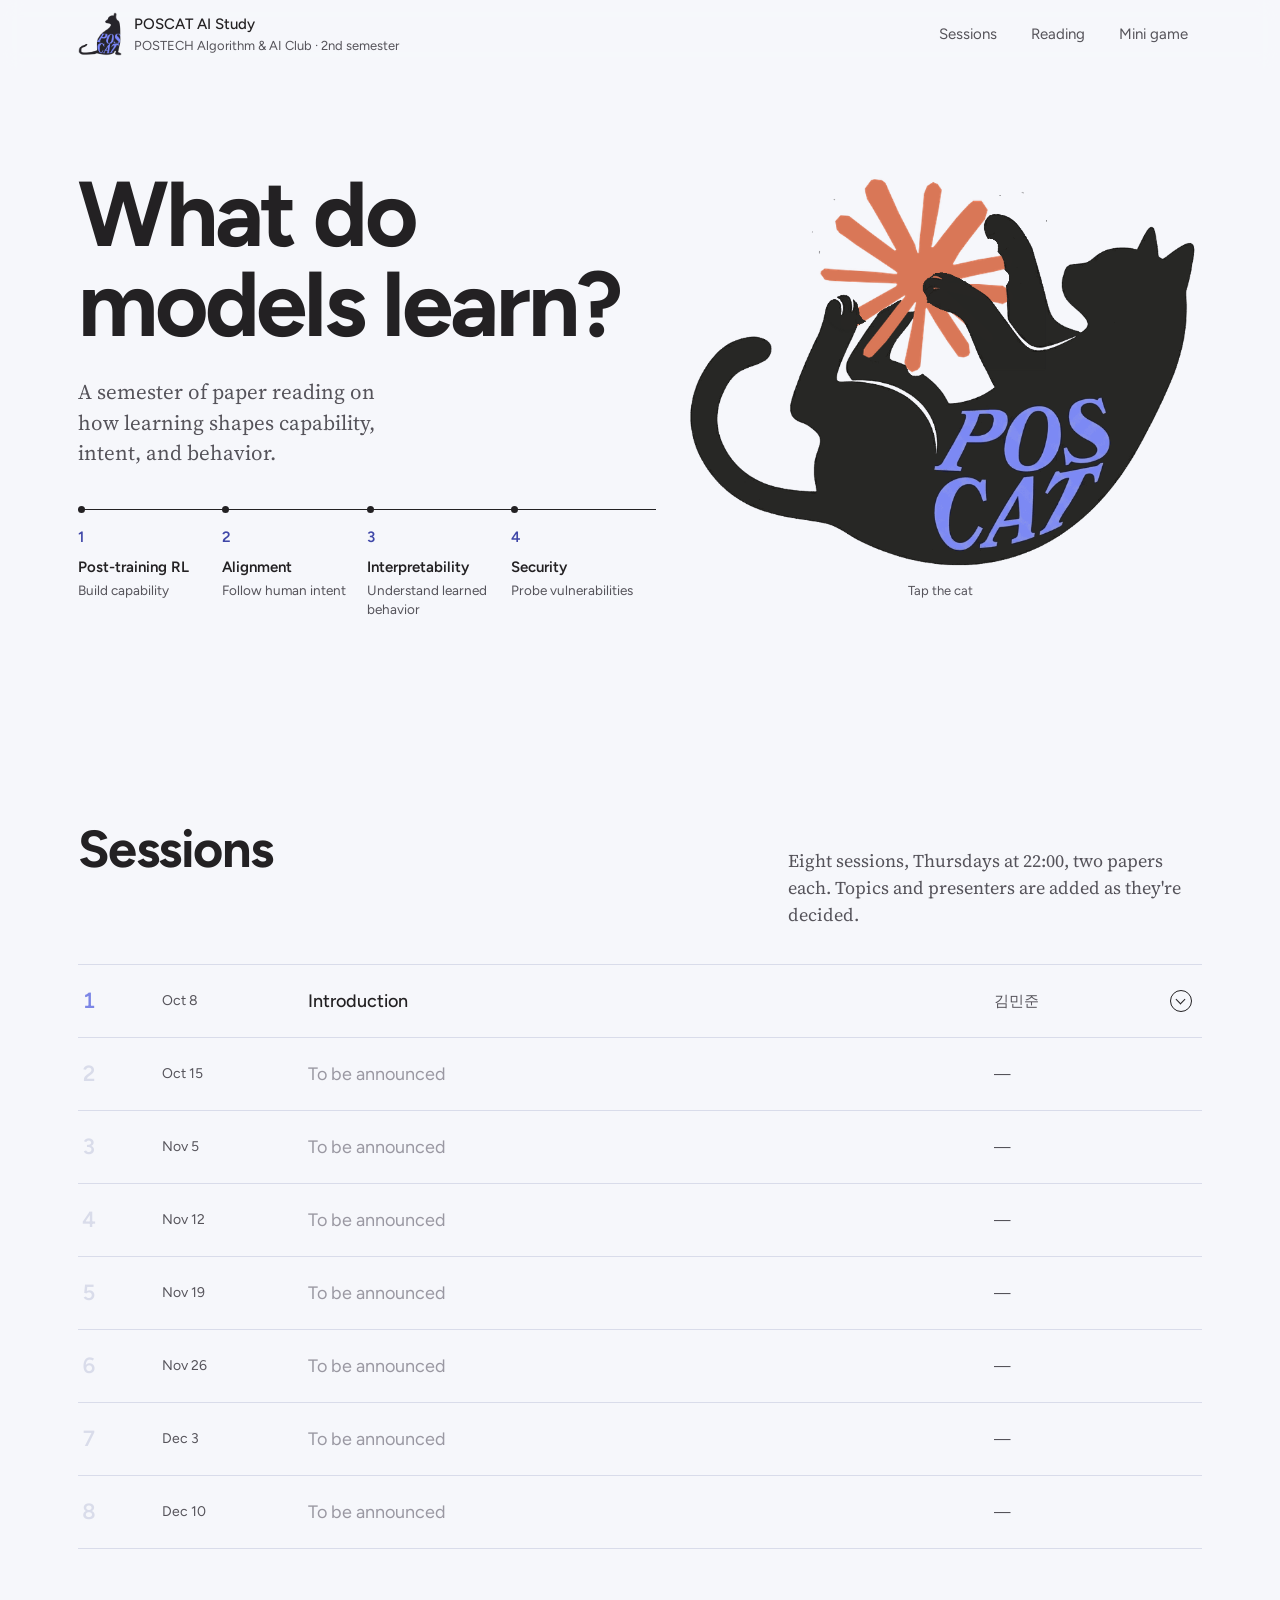
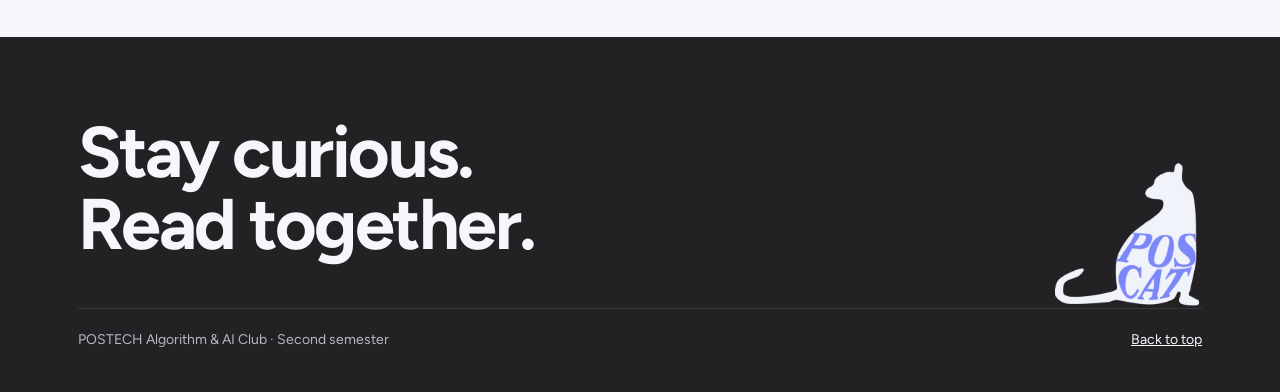
==== index.html @ b3635aaf "POSCAT AI Study site Static site for the POSCAT AI study: sessions schedule, reading page, and a min" ====
<!doctype html>
<html lang="en">
<head>
<meta charset="utf-8">
<meta name="viewport" content="width=device-width, initial-scale=1, viewport-fit=cover">
<title>What do models learn? — POSCAT AI Study</title>
<meta name="description" content="POSTECH Algorithm & AI Club — a second-semester reading group on post-training RL, alignment, interpretability, and security.">
<link rel="icon" href="assets/favicon.png">
<link rel="preconnect" href="https://fonts.googleapis.com">
<link rel="preconnect" href="https://fonts.gstatic.com" crossorigin>
<link href="https://fonts.googleapis.com/css2?family=Figtree:wght@400;500;600;700&family=Source+Serif+4:opsz,wght@8..60,400;8..60,500&display=swap" rel="stylesheet">
<link rel="stylesheet" href="assets/style.css">
</head>
<body id="top">
<header class="top" id="masthead">
  <div class="wrap">
    <a class="brand" href="#top">
      <img src="assets/poscat.png" alt="" width="44" height="44">
      <div><b>POSCAT AI Study</b><span>POSTECH Algorithm &amp; AI Club · 2nd semester</span></div>
    </a>
    <nav aria-label="Sections">
      <a href="#sessions">Sessions</a>
      <a href="reading.html">Reading</a>
      <a href="game.html">Mini game</a>
    </nav>
  </div>
</header>

<main>
  <section class="hero">
    <div class="wrap">
      <div>
        <h1>What do models learn?</h1>
        <p class="lede">A semester of paper reading on how learning shapes capability, intent, and behavior.</p>
        <ol class="path" aria-label="Semester path">
          <li><i class="n">1</i><b>Post-training RL</b><span>Build capability</span></li>
          <li><i class="n">2</i><b>Alignment</b><span>Follow human intent</span></li>
          <li><i class="n">3</i><b>Interpretability</b><span>Understand learned behavior</span></li>
          <li><i class="n">4</i><b>Security</b><span>Probe vulnerabilities</span></li>
        </ol>
      </div>
      <div class="stage">
        <button class="play" id="play" aria-label="POSCAT playing with a star. Press to make it swat.">
          <div class="rock">
            <img class="cat" src="assets/cat.png" alt="">
            <img class="star" src="assets/star.png" alt="">
            <img class="paws" src="assets/paws.png" alt="">
            <img class="arcs" src="assets/arcs.png" alt="">
          </div>
        </button>
        <p class="hint">Tap the cat</p>
      </div>
    </div>
  </section>

  <section class="block" id="sessions">
    <div class="wrap">
      <div class="head">
        <h2>Sessions</h2>
        <p>Eight sessions, Thursdays at 22:00, two papers each. Topics and presenters are added as they're decided.</p>
      </div>
      <ol class="sessions" id="session-list"></ol>
    </div>
  </section>

</main>

<footer>
  <div class="wrap">
    <div class="foot-top">
      <p class="big">Stay curious.<br>Read together.</p>
      <img class="foot-cat" src="assets/poscat-light.png" alt="" width="416" height="414">
    </div>
    <div class="bar"><span>POSTECH Algorithm &amp; AI Club · Second semester</span><a href="#top">Back to top</a></div>
  </div>
</footer>

<script>
/* Edit sessions here. Leave title empty for sessions not yet announced. */
const SESSIONS = [
  { date: "Oct 8", title: "Introduction", who: "김민준",
    abstract: "An introduction to the study: its goals, format, and the path from post-training RL through alignment and interpretability to security.",
    papers: [{ title: "Let's Verify Step by Step", href: "https://openreview.net/forum?id=v8L0pN6EOi", src: "OpenReview" }] },
  { date: "Oct 15" },
  { date: "Nov 5" },
  { date: "Nov 12" },
  { date: "Nov 19" },
  { date: "Nov 26" },
  { date: "Dec 3" },
  { date: "Dec 10" }
];

const list = document.getElementById('session-list');
SESSIONS.forEach((s, i) => {
  const li = document.createElement('li');
  const no = `<span class="no">${i + 1}</span>`;
  if (!s.title) {
    li.className = 'pending';
    li.innerHTML = `<div class="row">${no}<span class="date">${s.date || 'Date TBA'}</span><span class="title">To be announced</span><span class="who">—</span><span></span></div>`;
  } else {
    const papers = (s.papers || []).map(p =>
      `<li><a href="${p.href}" target="_blank" rel="noopener">${p.title}${p.src ? `<span>${p.src}</span>` : ''}</a></li>`).join('');
    li.innerHTML = `<details><summary class="row">${no}<span class="date">${s.date || 'Date TBA'}</span><span class="title">${s.title}</span><span class="who">${s.who || 'TBA'}</span><span class="chev" aria-hidden="true"></span></summary>
      <div class="more"><div>${s.abstract ? `<h4>About</h4><p>${s.abstract}</p>` : ''}${papers ? `<h4>Reading</h4><ul>${papers}</ul>` : ''}</div></div></details>`;
  }
  list.appendChild(li);
});

const play = document.getElementById('play');
play.addEventListener('click', () => {
  play.classList.remove('swat'); void play.offsetWidth; play.classList.add('swat');
});
play.querySelector('.star').addEventListener('animationend', e => {
  if (e.animationName === 'spin') play.classList.remove('swat');
});

const header = document.getElementById('masthead');
addEventListener('scroll', () => header.classList.toggle('scrolled', scrollY > 8), { passive: true });

/* Hero blurs and fades out as it scrolls away, and back in on the way up. */
const hero = document.querySelector('.hero .wrap');
const still = matchMedia('(prefers-reduced-motion: reduce)');
let ticking = false;
function fadeHero() {
  ticking = false;
  if (still.matches) { hero.style.cssText = ''; return; }
  const p = Math.min(Math.max(scrollY / (hero.offsetHeight * 0.7), 0), 1);
  const e = p * p * (3 - 2 * p);
  hero.style.opacity = 1 - e;
  hero.style.filter = e ? `blur(${e * 10}px)` : '';
  hero.style.transform = e ? `translateY(${e * -40}px) scale(${1 - e * 0.04})` : '';
  hero.style.pointerEvents = p > 0.9 ? 'none' : '';
}
addEventListener('scroll', () => { if (!ticking) { ticking = true; requestAnimationFrame(fadeHero); } }, { passive: true });
addEventListener('resize', fadeHero);
still.addEventListener('change', fadeHero);
fadeHero();
</script>
</body>
</html>
---- assets/style.css ----
:root{
  --paper:#F6F7FB;
  --paper-2:#EDEFF7;
  --ink:#232123;
  --ink-2:#55535A;
  --rule:#D9DCEA;
  --peri:#7C86E6;
  --peri-deep:#3F47A8;
  --coral:#D8774F;
  --serif:"Source Serif 4", Georgia, "Apple SD Gothic Neo", "Malgun Gothic", serif;
  --sans:"Figtree", system-ui, -apple-system, "Apple SD Gothic Neo", "Malgun Gothic", sans-serif;
  --wrap:1180px;
}
*{box-sizing:border-box}
html{scroll-behavior:smooth}
body{margin:0;background:var(--paper);color:var(--ink);font:400 16px/1.6 var(--sans);-webkit-font-smoothing:antialiased}
a{color:var(--peri-deep)}
a:focus-visible,button:focus-visible,summary:focus-visible{outline:2px solid var(--peri-deep);outline-offset:3px;border-radius:4px}
.wrap{max-width:var(--wrap);margin:0 auto;padding:0 28px}

/* header */
.top{position:sticky;top:0;z-index:10;background:color-mix(in srgb,var(--paper) 88%,transparent);backdrop-filter:blur(10px);border-bottom:1px solid transparent;transition:border-color .2s}
.top.scrolled{border-bottom-color:var(--rule)}
.top .wrap{display:flex;align-items:center;justify-content:space-between;height:68px}
.brand{display:flex;align-items:center;gap:12px;text-decoration:none;color:var(--ink)}
.brand img{width:44px;height:auto}
.brand b{font:500 15px/1.2 var(--sans)}
.brand span{display:block;font-size:13px;color:var(--ink-2)}
nav{display:flex;gap:6px}
nav a{text-decoration:none;color:var(--ink-2);font-size:15px;padding:8px 14px;border-radius:999px}
nav a:hover{color:var(--ink);background:var(--paper-2)}
nav a[aria-current=page]{color:var(--ink);background:var(--paper-2)}

/* hero */
.hero .wrap{display:grid;grid-template-columns:1.05fr .95fr;gap:24px;align-items:center;min-height:min(74vh,680px);padding-top:24px;padding-bottom:40px}
.hero .wrap{transform-origin:50% 0;will-change:opacity,filter,transform}
.hero h1{font:700 clamp(52px,7.2vw,92px)/.98 var(--sans);letter-spacing:-.035em;margin:0 0 28px}
.hero p.lede{font:400 21px/1.45 var(--serif);color:var(--ink-2);max-width:34ch;margin:0 0 40px}
.path{list-style:none;margin:0;padding:0;display:grid;grid-template-columns:repeat(4,1fr);border-top:1px solid var(--ink)}
.path li{padding:14px 14px 0 0;position:relative}
.path li::before{content:"";position:absolute;top:-4px;left:0;width:7px;height:7px;border-radius:50%;background:var(--ink)}
.path .n{font:600 15px/1 var(--sans);font-style:normal;color:var(--peri-deep)}
.path b{display:block;font-weight:600;font-size:15px;margin:6px 0 2px}
.path span{font-size:13.5px;color:var(--ink-2);line-height:1.4;display:block}

/* the cat */
.stage{position:relative;justify-self:center;width:100%;max-width:560px}
.play{all:unset;display:block;width:100%;cursor:pointer;position:relative;aspect-ratio:800/615}
.rock,.rock img{position:absolute;inset:0;width:100%;height:100%}
.rock{transform-origin:56% 96%;animation:rock 3.4s ease-in-out infinite}
.star{transform-origin:45.975% 24.65%;animation:bat 3.4s cubic-bezier(.3,.7,.3,1) infinite}
.arcs{transform-origin:45.975% 24.65%;animation:arcs 3.4s ease-out infinite;opacity:0}
.play.swat .star{animation:spin .9s cubic-bezier(.2,.8,.2,1) 1}
.play.swat .arcs{animation:burst .9s ease-out 1}
.play.swat .rock{animation:rockhard .9s ease-out 1}
.hint{text-align:center;font-size:13px;color:var(--ink-2);margin-top:6px}
@keyframes bat{
  0%,10%{transform:rotate(-4deg) translateY(0)}
  17%{transform:rotate(15deg) translateY(-3.5%)}
  30%{transform:rotate(2deg) translateY(0)}
  52%{transform:rotate(-3deg)}
  60%{transform:rotate(-12deg) translate(-1%,-2%)}
  74%{transform:rotate(-2deg) translate(0,0)}
  100%{transform:rotate(-4deg)}
}
@keyframes arcs{
  0%,12%{opacity:0;transform:scale(.92)}
  18%{opacity:1;transform:scale(1.04)}
  34%{opacity:0;transform:scale(1.1)}
  56%{opacity:0;transform:scale(.94)}
  62%{opacity:.8;transform:scale(1.02)}
  76%,100%{opacity:0;transform:scale(1.08)}
}
@keyframes rock{
  0%,100%{transform:rotate(-1deg)}
  17%{transform:rotate(1.4deg)}
  60%{transform:rotate(-1.8deg)}
}
@keyframes spin{from{transform:rotate(0) translateY(0)}35%{transform:rotate(200deg) translateY(-8%)}to{transform:rotate(360deg) translateY(0)}}
@keyframes burst{0%{opacity:0;transform:scale(.9)}20%{opacity:1;transform:scale(1.12)}100%{opacity:0;transform:scale(1.3)}}
@keyframes rockhard{0%{transform:rotate(0)}25%{transform:rotate(3deg)}60%{transform:rotate(-2deg)}100%{transform:rotate(0)}}
@media (prefers-reduced-motion:reduce){
  .rock,.star,.arcs,.play.swat .star,.play.swat .arcs,.play.swat .rock{animation:none}
  .arcs{opacity:1}
  html{scroll-behavior:auto}
}

/* sections */
section.block{padding:88px 0;scroll-margin-top:68px}
section.block + section.block{border-top:1px solid var(--rule)}
.head{display:flex;align-items:baseline;justify-content:space-between;gap:24px;margin-bottom:36px;flex-wrap:wrap}
.head h2{font:700 clamp(36px,4.4vw,52px)/1 var(--sans);margin:0;letter-spacing:-.03em}
.head p{margin:0;font:400 18px/1.5 var(--serif);color:var(--ink-2);max-width:46ch}

/* sessions timeline */
.sessions{list-style:none;margin:0;padding:0;counter-reset:s}
.sessions > li{border-top:1px solid var(--rule)}
.sessions > li:last-child{border-bottom:1px solid var(--rule)}
.row{display:grid;grid-template-columns:64px 130px 1fr 160px 28px;align-items:center;gap:16px;padding:20px 4px;min-height:72px}
.row .no{font:600 22px/1 var(--sans);color:var(--peri);font-variant-numeric:tabular-nums}
.row .date{font-size:14px;color:var(--ink-2)}
.row .title{font-size:18px;font-weight:500}
.row .who{font-size:15px;color:var(--ink-2)}
.pending .title{color:#9A98A2;font-weight:400}
.pending .no{color:var(--rule)}
details > summary{list-style:none;cursor:pointer}
details > summary::-webkit-details-marker{display:none}
.chev{width:22px;height:22px;border:1.5px solid var(--ink);border-radius:50%;position:relative;transition:transform .25s}
.chev::after{content:"";position:absolute;left:6px;top:5px;width:6px;height:6px;border-right:1.5px solid var(--ink);border-bottom:1.5px solid var(--ink);transform:rotate(45deg)}
details[open] .chev{transform:rotate(180deg)}
details summary:hover .title{color:var(--peri-deep)}
.more{display:grid;grid-template-columns:210px 1fr;gap:16px;padding:0 4px 28px}
.more > div{grid-column:2;max-width:62ch}
.more h4{font:500 14px/1.3 var(--sans);color:var(--peri-deep);margin:24px 0 8px}
.more > div > h4:first-child{margin-top:6px}
.more p{margin:0;font:400 18px/1.6 var(--serif);color:var(--ink)}
.more ul{margin:0;padding:0;list-style:none;border-top:1px solid var(--rule)}
.more li{border-bottom:1px solid var(--rule)}
.more li a{display:block;padding:12px 0;font:500 16px/1.4 var(--sans);color:var(--ink);text-decoration:none}
.more li a:hover{color:var(--peri-deep)}
.more li a span{display:block;font-size:13px;font-weight:400;color:var(--ink-2);margin-top:3px}

/* shelf */
.shelf{display:grid;grid-template-columns:repeat(3,1fr);gap:0;border-top:1px solid var(--ink)}
.shelf article{padding:26px 28px 30px 0}
.shelf article + article{padding-left:28px;border-left:1px solid var(--rule)}
.shelf .stage-name{font-size:14px;color:var(--peri-deep);font-weight:500}
.shelf h3{font:700 28px/1.1 var(--sans);letter-spacing:-.025em;margin:10px 0 12px}
.shelf p{font:400 17px/1.55 var(--serif);color:var(--ink-2);margin:0 0 22px}
.shelf .paper{display:block;font-weight:500;font-size:16px;line-height:1.4;text-decoration:none;color:var(--ink);padding:14px 0;border-top:1px solid var(--rule);border-bottom:1px solid var(--rule)}
.shelf .paper:hover{color:var(--peri-deep)}
.shelf .paper em{display:block;font-style:normal;font-size:13px;color:var(--ink-2);font-weight:400;margin-top:4px}
.shelf .pre{font-size:13.5px;color:var(--ink-2);margin-top:12px}

/* sub page */
.page-head .wrap{padding-top:56px;padding-bottom:48px}
.page-head h1{font:700 clamp(46px,6.6vw,96px)/1 var(--sans);letter-spacing:-.035em;margin:0 0 20px}
.page-head p{font:400 21px/1.45 var(--serif);color:var(--ink-2);max-width:46ch;margin:0}
.page-body{padding:0 0 96px}

footer{background:var(--ink);color:var(--paper);padding:80px 0 calc(40px + env(safe-area-inset-bottom,0px))}
footer .big{font:700 clamp(40px,5.6vw,80px)/1 var(--sans);letter-spacing:-.035em;margin:0 0 48px}
footer .bar{display:flex;justify-content:space-between;gap:16px;flex-wrap:wrap;font-size:14px;color:#B9B7C2;border-top:1px solid #3A383D;padding-top:20px}
footer a{color:var(--paper)}
.foot-top{display:flex;align-items:flex-end;justify-content:space-between;gap:24px;flex-wrap:wrap}
.foot-cat{display:block;width:clamp(96px,12vw,150px);height:auto;margin:0 0 -1px auto}

/* mini game */
.arcade-list{grid-template-columns:repeat(2,1fr)}
.game-card.soon h3{color:var(--ink-2)}
.btn{display:inline-flex;align-items:center;justify-content:center;font:600 15px/1 var(--sans);padding:12px 22px;border-radius:999px;border:1.5px solid var(--ink);background:var(--ink);color:var(--paper);text-decoration:none;cursor:pointer}
.btn:hover{background:var(--peri-deep);border-color:var(--peri-deep)}
.btn.ghost{background:transparent;color:var(--ink)}
.btn.ghost:hover{background:var(--paper-2);border-color:var(--ink)}
.tag{display:inline-block;font:500 13px/1 var(--sans);color:var(--ink-2);padding:9px 14px;border:1px dashed var(--ink-2);border-radius:999px}
body[data-view=play] .arcade-head,body[data-view=play] .arcade-list{display:none}
.arcade-play{padding-top:28px}
.arcade-play{--pw:min(560px,calc((100svh - 250px) * var(--ar,.75)))}
.arcade-bar{display:flex;align-items:baseline;gap:8px 20px;flex-wrap:wrap;width:min(100%,var(--pw));margin:0 auto 18px}
.arcade-play.settled .arcade-bar{transition:width .6s cubic-bezier(.22,.8,.24,1)}
.arcade-play:has(.gh.board-open) .arcade-bar{width:min(100%,calc(var(--pw) + 308px))}
@media (max-width:880px){.arcade-play:has(.gh.board-open) .arcade-bar{width:min(100%,var(--pw))}}
.arcade-bar .back{font:500 15px/1.4 var(--sans);text-decoration:none}
.arcade-bar h2{font:700 clamp(28px,3.4vw,40px)/1.1 var(--sans);letter-spacing:-.03em;margin:0;order:-1;width:100%}
.gh{--pw:min(560px,calc((100svh - 250px) * var(--ar)));--board:280px;--ease:cubic-bezier(.22,.8,.24,1)}
.gh-layout{display:grid;justify-content:center;grid-template-columns:min(100%,var(--pw)) 0px;column-gap:0;transition:grid-template-columns .6s var(--ease),column-gap .6s var(--ease)}
.gh.board-open .gh-layout{grid-template-columns:min(100%,var(--pw)) var(--board);column-gap:28px}
.gh-play{min-width:0}
.gh-bar{display:flex;align-items:flex-end;gap:24px;margin-bottom:10px}
.gh-stat span{display:block;font:500 12px/1.2 var(--sans);color:var(--ink-2)}
.gh-stat b{font:700 24px/1.1 var(--sans);font-variant-numeric:tabular-nums}
.gh-tools{margin-left:auto;display:flex;gap:8px}
.gh-btn{font:500 14px/1 var(--sans);color:var(--ink);background:none;border:1px solid var(--rule);border-radius:999px;padding:9px 15px;cursor:pointer;white-space:nowrap;transition:background .2s,border-color .2s,opacity .2s}
.gh-btn:hover{background:var(--paper-2)}
.gh-btn[aria-expanded=true]{background:var(--ink);border-color:var(--ink);color:var(--paper)}
.gh-btn:disabled{opacity:.4;cursor:default;background:none}
.gh-stage{position:relative;aspect-ratio:var(--ar);border:1px solid var(--rule);border-radius:18px;overflow:hidden;background:var(--paper-2)}
.gh-stage canvas{display:block;width:100%;height:100%;touch-action:none;outline:none}
.gh-overlay{position:absolute;inset:0;display:grid;place-items:center;padding:24px;background:color-mix(in srgb,var(--paper) 74%,transparent);backdrop-filter:blur(6px);opacity:0;visibility:hidden;transition:opacity .35s ease,visibility 0s linear .35s}
.gh-overlay.on{opacity:1;visibility:visible;transition:opacity .35s ease}
.gh-card{text-align:center;max-width:32ch;transform:translateY(10px) scale(.98);transition:transform .5s var(--ease)}
.gh-overlay.on .gh-card{transform:none}
.gh-card h2{font:700 34px/1.05 var(--sans);letter-spacing:-.03em;margin:0 0 10px}
.gh-card > p{font:400 17px/1.5 var(--serif);color:var(--ink-2);margin:0 0 20px}
.gh-actions{display:flex;gap:10px;justify-content:center;flex-wrap:wrap}
.gh-submit{display:flex;gap:8px;margin:0 auto 6px;max-width:300px}
.gh-submit input{flex:1;min-width:0;font:500 15px/1 var(--sans);color:var(--ink);background:#fff;border:1px solid var(--rule);border-radius:999px;padding:11px 16px;outline:none;transition:border-color .2s,box-shadow .2s}
.gh-submit input:focus{border-color:var(--peri);box-shadow:0 0 0 3px color-mix(in srgb,var(--peri) 22%,transparent)}
.gh-submit .btn{padding:11px 16px;font-size:14px}
.gh-submit .btn:disabled{opacity:.55;cursor:default;background:transparent;border-color:var(--ink);color:var(--ink)}
.gh-note{font:500 13px/1.3 var(--sans);color:var(--peri-deep);margin:0 0 16px;min-height:17px;opacity:0;transform:translateY(-4px);transition:opacity .3s,transform .3s var(--ease)}
.gh-note.on{opacity:1;transform:none}
.gh-board{min-width:0;overflow:hidden}
.gh-board-in{width:var(--board);margin-top:52px;padding:22px 22px 18px;background:#fff;border:1px solid var(--rule);border-radius:18px;opacity:0;transform:translateX(24px);transition:opacity .35s ease,transform .6s var(--ease)}
.gh.board-open .gh-board-in{opacity:1;transform:none;transition:opacity .45s ease .12s,transform .6s var(--ease)}
.gh-board-head{display:flex;align-items:baseline;justify-content:space-between;margin-bottom:14px}
.gh-board-head h3{font:700 22px/1.1 var(--sans);letter-spacing:-.02em;margin:0}
.gh-board-head span{font:500 12px/1 var(--sans);color:var(--ink-2)}
.gh-rank{list-style:none;margin:0;padding:0;border-top:1px solid var(--rule)}
.gh-row{display:grid;grid-template-columns:26px 1fr auto;align-items:center;gap:10px;padding:11px 6px;border-bottom:1px solid var(--rule);border-radius:8px;animation:gh-row .5s var(--ease) both;animation-delay:calc(var(--i) * 55ms)}
.gh-row.me{background:var(--paper-2)}
.gh-pos{font:600 15px/1 var(--sans);color:var(--peri);font-variant-numeric:tabular-nums}
.gh-row:first-child .gh-pos{color:var(--peri-deep)}
.gh-who{min-width:0}
.gh-who b{display:block;font:600 15px/1.25 var(--sans);overflow:hidden;text-overflow:ellipsis;white-space:nowrap}
.gh-who small{display:block;font:400 12px/1.3 var(--sans);color:var(--ink-2)}
.gh-pts{font:700 17px/1 var(--sans);font-variant-numeric:tabular-nums}
.gh-empty{padding:18px 4px;font:400 15px/1.5 var(--serif);color:var(--ink-2);border-bottom:1px solid var(--rule)}
.gh-board-note{font:400 12px/1.4 var(--sans);color:var(--ink-2);margin:12px 0 0}
@keyframes gh-row{from{opacity:0;transform:translateY(6px)}to{opacity:1;transform:none}}
@media (max-width:880px){
  .gh-layout,.gh.board-open .gh-layout{grid-template-columns:min(100%,var(--pw));grid-template-rows:auto 0fr;column-gap:0;row-gap:0;transition:grid-template-rows .6s var(--ease),row-gap .6s var(--ease)}
  .gh.board-open .gh-layout{grid-template-rows:auto 1fr;row-gap:16px}
  .gh-board-in{width:auto;margin-top:0;transform:translateY(-12px)}
}
@media (prefers-reduced-motion:reduce){
  .gh-layout,.gh-board-in,.gh-overlay,.gh-card,.gh-note{transition:none}
  .gh-row{animation:none}
}
.gh-error{color:var(--ink-2)}

@media (max-width:900px){
  .hero .wrap{grid-template-columns:1fr;min-height:auto;padding-top:16px}
  .stage{order:-1;max-width:440px}
  .path{grid-template-columns:repeat(2,1fr);row-gap:18px;border-top:0}
  .path li{border-top:1px solid var(--ink)}
  .row{grid-template-columns:44px 1fr 28px;grid-template-areas:"no title chev" "no meta meta";row-gap:4px}
  .row .no{grid-area:no}.row .title{grid-area:title}.row .chev{grid-area:chev}
  .row .date,.row .who{grid-area:meta;font-size:13.5px}
  .row .who{justify-self:end}
  .more{grid-template-columns:44px 1fr}
  .shelf{grid-template-columns:1fr}
  .shelf article,.shelf article + article{padding:26px 0;border-left:0;border-top:1px solid var(--rule)}
  nav a{padding:8px 10px;font-size:14px}
  .brand span{display:none}
  .page-head .wrap{padding-top:32px;padding-bottom:36px}
}
@media (max-width:560px){
  .brand > div{display:none}
}
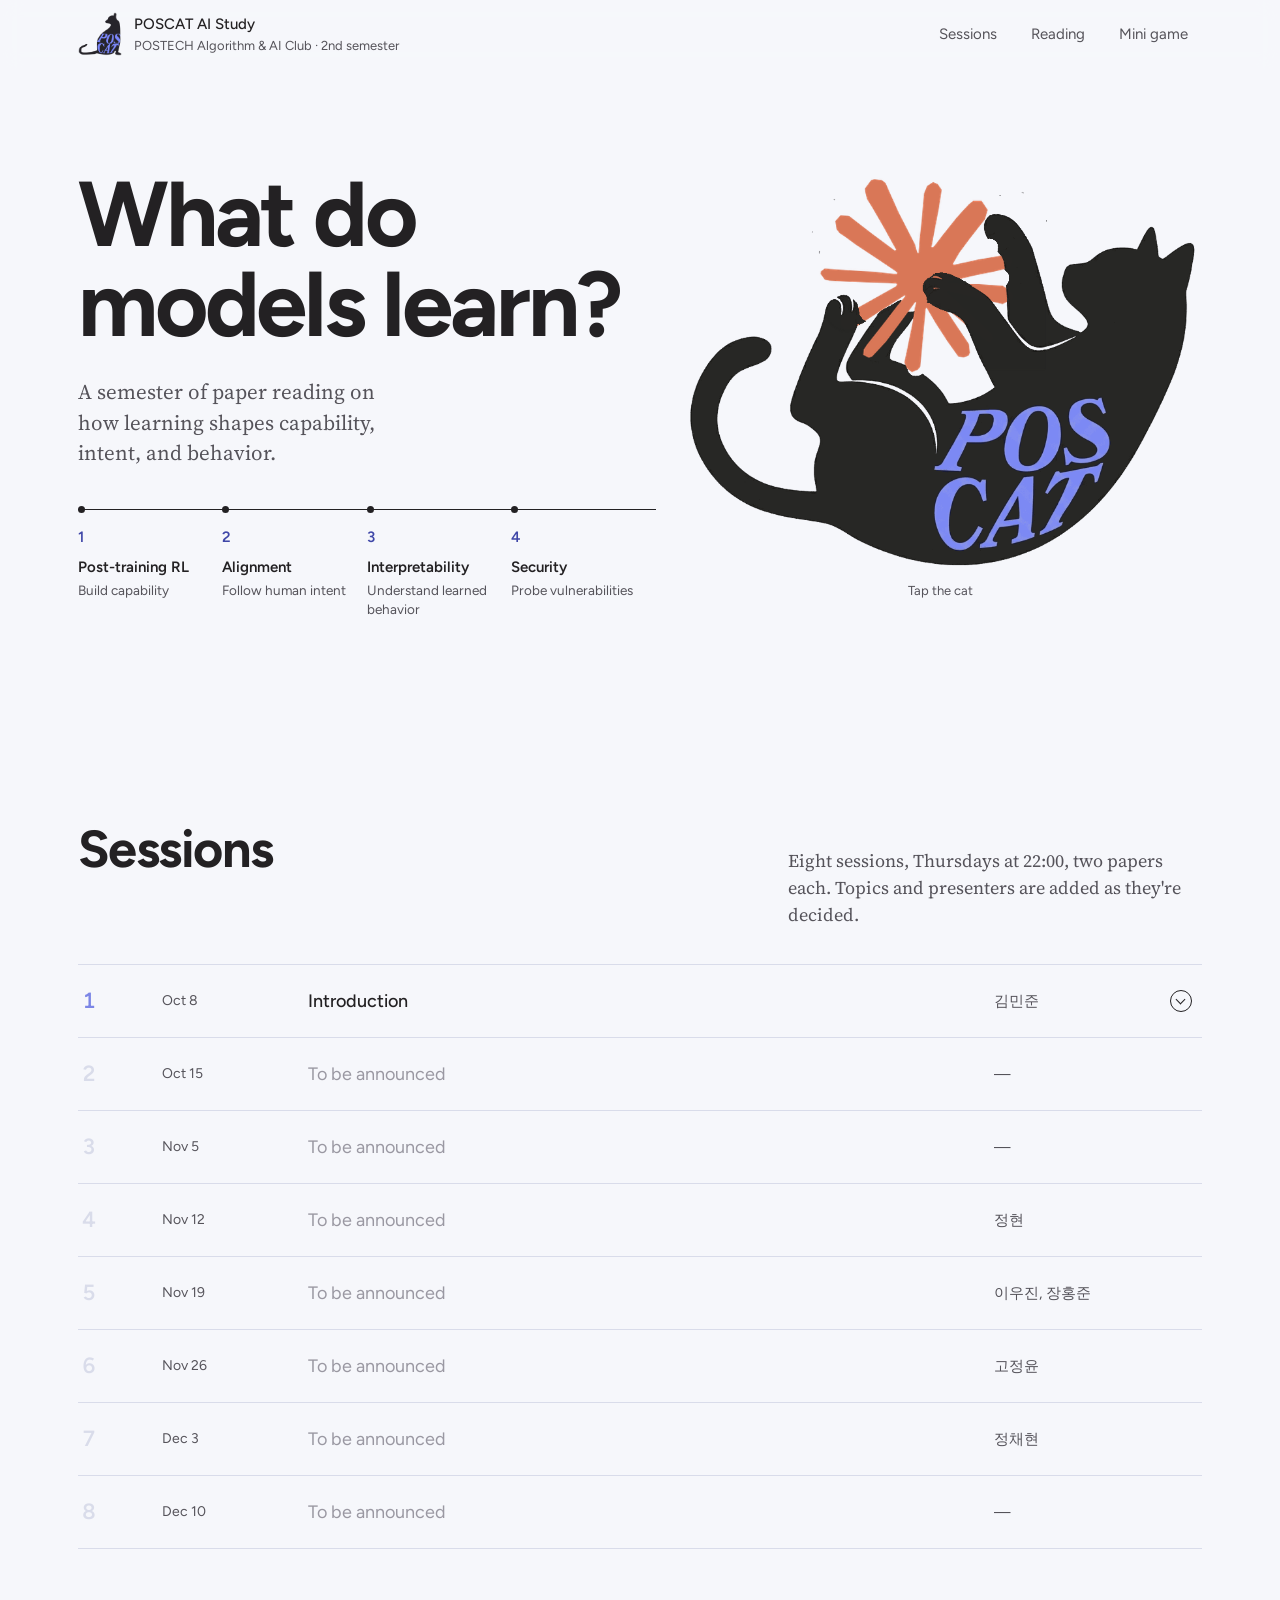
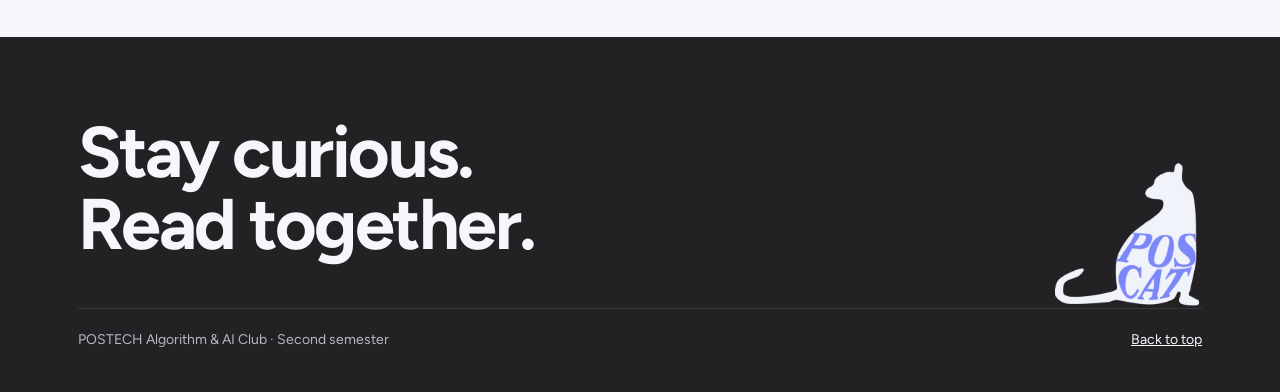
==== commit 54f85e39: "Add presenters for Nov 12 – Dec 3 sessions Show the presenter on sessions that don't have a topic ye" ====
--- a/index.html
+++ b/index.html
@@ -80,13 +80,13 @@
 const SESSIONS = [
   { date: "Oct 8", title: "Introduction", who: "김민준",
     abstract: "An introduction to the study: its goals, format, and the path from post-training RL through alignment and interpretability to security.",
-    papers: [{ title: "Let's Verify Step by Step", href: "https://openreview.net/forum?id=v8L0pN6EOi", src: "OpenReview" }] },
+    papers: [{ title: "Let's Verify Step by Step (sample)", href: "https://openreview.net/forum?id=v8L0pN6EOi", src: "OpenReview" }] },
   { date: "Oct 15" },
   { date: "Nov 5" },
-  { date: "Nov 12" },
-  { date: "Nov 19" },
-  { date: "Nov 26" },
-  { date: "Dec 3" },
+  { date: "Nov 12", who: "정현" },
+  { date: "Nov 19", who: "이우진, 장홍준" },
+  { date: "Nov 26", who: "고정윤" },
+  { date: "Dec 3", who: "정채현" },
   { date: "Dec 10" }
 ];
 
@@ -96,7 +96,7 @@
   const no = `<span class="no">${i + 1}</span>`;
   if (!s.title) {
     li.className = 'pending';
-    li.innerHTML = `<div class="row">${no}<span class="date">${s.date || 'Date TBA'}</span><span class="title">To be announced</span><span class="who">—</span><span></span></div>`;
+    li.innerHTML = `<div class="row">${no}<span class="date">${s.date || 'Date TBA'}</span><span class="title">To be announced</span><span class="who">${s.who || '—'}</span><span></span></div>`;
   } else {
     const papers = (s.papers || []).map(p =>
       `<li><a href="${p.href}" target="_blank" rel="noopener">${p.title}${p.src ? `<span>${p.src}</span>` : ''}</a></li>`).join('');
--- a/assets/style.css
+++ b/assets/style.css
@@ -155,14 +155,14 @@
 .tag{display:inline-block;font:500 13px/1 var(--sans);color:var(--ink-2);padding:9px 14px;border:1px dashed var(--ink-2);border-radius:999px}
 body[data-view=play] .arcade-head,body[data-view=play] .arcade-list{display:none}
 .arcade-play{padding-top:28px}
-.arcade-play{--pw:min(560px,calc((100svh - 250px) * var(--ar,.75)))}
+.arcade-play{--pw:min(560px,max(340px,calc((100svh - 250px) * var(--ar,.75))))}
 .arcade-bar{display:flex;align-items:baseline;gap:8px 20px;flex-wrap:wrap;width:min(100%,var(--pw));margin:0 auto 18px}
 .arcade-play.settled .arcade-bar{transition:width .6s cubic-bezier(.22,.8,.24,1)}
 .arcade-play:has(.gh.board-open) .arcade-bar{width:min(100%,calc(var(--pw) + 308px))}
 @media (max-width:880px){.arcade-play:has(.gh.board-open) .arcade-bar{width:min(100%,var(--pw))}}
 .arcade-bar .back{font:500 15px/1.4 var(--sans);text-decoration:none}
 .arcade-bar h2{font:700 clamp(28px,3.4vw,40px)/1.1 var(--sans);letter-spacing:-.03em;margin:0;order:-1;width:100%}
-.gh{--pw:min(560px,calc((100svh - 250px) * var(--ar)));--board:280px;--ease:cubic-bezier(.22,.8,.24,1)}
+.gh{--pw:min(560px,max(340px,calc((100svh - 250px) * var(--ar))));--board:280px;--ease:cubic-bezier(.22,.8,.24,1)}
 .gh-layout{display:grid;justify-content:center;grid-template-columns:min(100%,var(--pw)) 0px;column-gap:0;transition:grid-template-columns .6s var(--ease),column-gap .6s var(--ease)}
 .gh.board-open .gh-layout{grid-template-columns:min(100%,var(--pw)) var(--board);column-gap:28px}
 .gh-play{min-width:0}
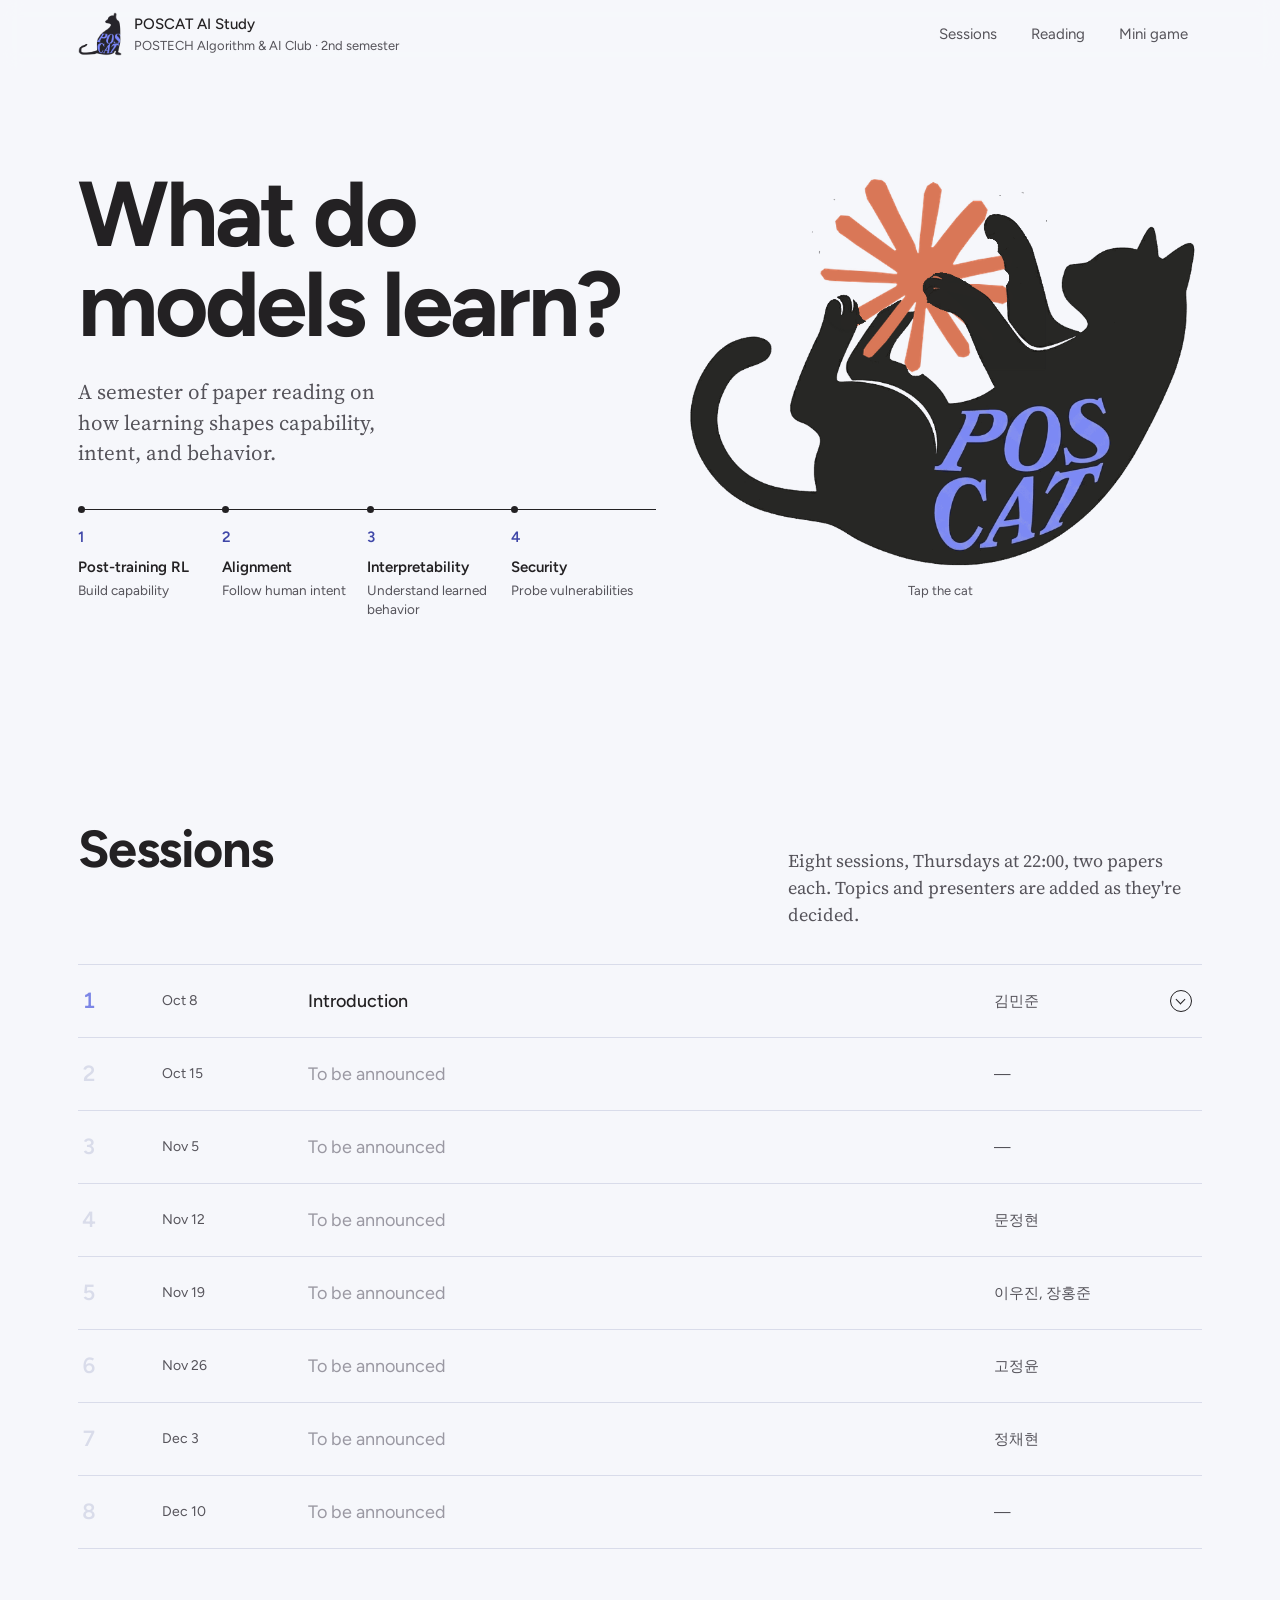
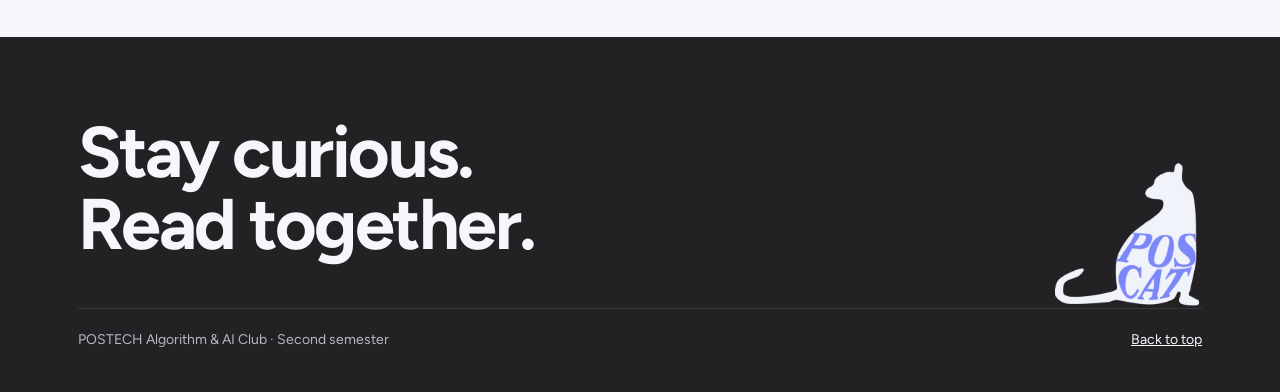
==== commit c0af6b5e: "Fix presenter name; prepare a shared leaderboard - Nov 12 presenter is 문정현. - board.js talks to Supa" ====
--- a/index.html
+++ b/index.html
@@ -83,7 +83,7 @@
     papers: [{ title: "Let's Verify Step by Step (sample)", href: "https://openreview.net/forum?id=v8L0pN6EOi", src: "OpenReview" }] },
   { date: "Oct 15" },
   { date: "Nov 5" },
-  { date: "Nov 12", who: "정현" },
+  { date: "Nov 12", who: "문정현" },
   { date: "Nov 19", who: "이우진, 장홍준" },
   { date: "Nov 26", who: "고정윤" },
   { date: "Dec 3", who: "정채현" },
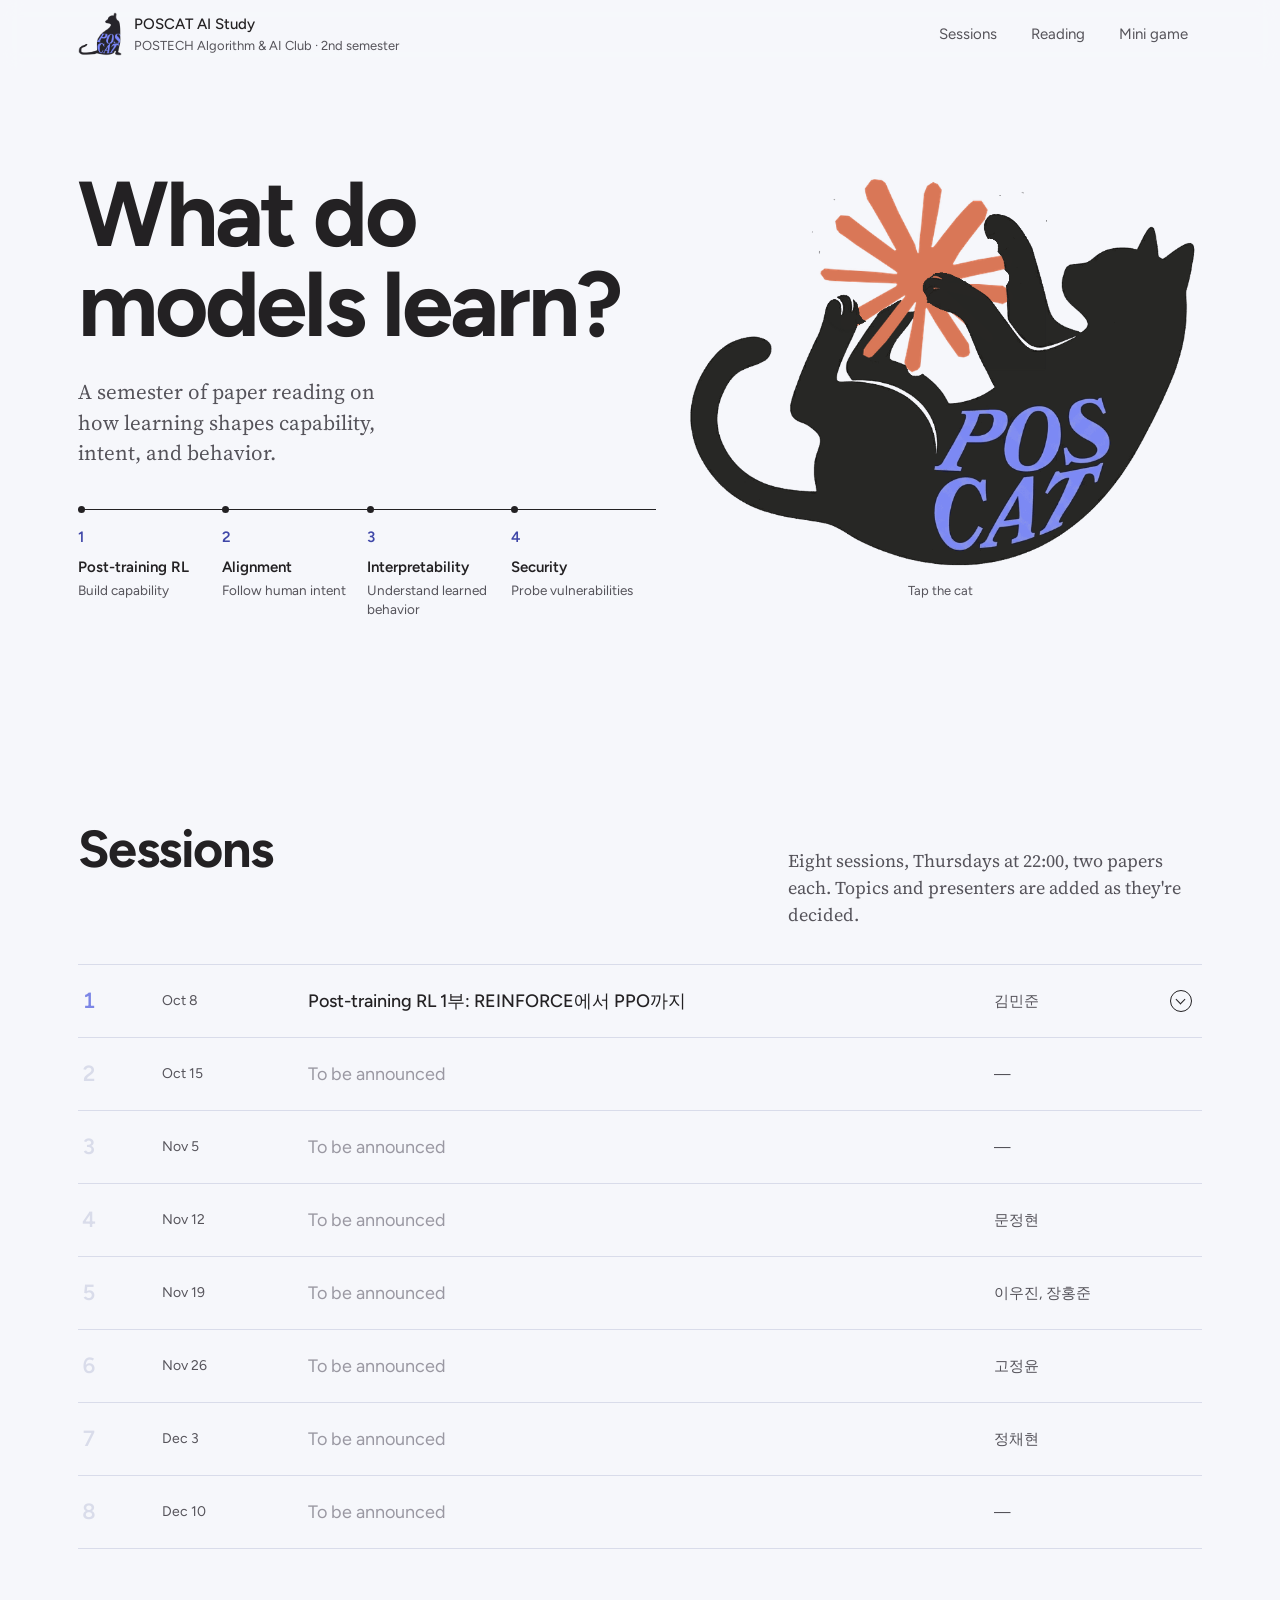
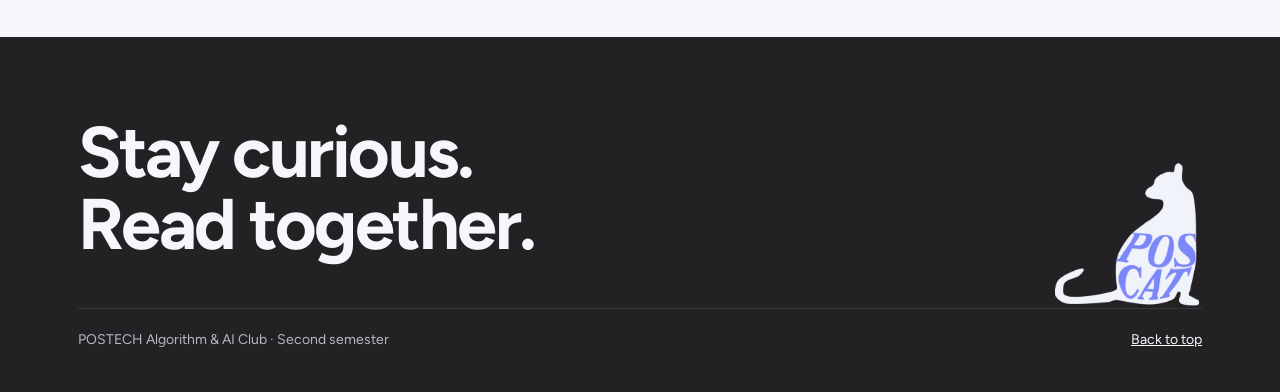
==== commit 5adc9baa: "Session 1: Post-training RL part 1, with slides - Title and Korean abstract for the Oct 8 session. -" ====
--- a/index.html
+++ b/index.html
@@ -76,11 +76,16 @@
 </footer>
 
 <script>
-/* Edit sessions here. Leave title empty for sessions not yet announced. */
+/* Edit sessions here. Leave title empty for sessions not yet announced.
+   Optional per session: who, abstract, slides [{ title, href, src }] (files in assets/slides/),
+   papers [{ title, href, src }]. */
 const SESSIONS = [
-  { date: "Oct 8", title: "Introduction", who: "김민준",
-    abstract: "An introduction to the study: its goals, format, and the path from post-training RL through alignment and interpretability to security.",
-    papers: [{ title: "Let's Verify Step by Step (sample)", href: "https://openreview.net/forum?id=v8L0pN6EOi", src: "OpenReview" }] },
+  { date: "Oct 8", title: "Post-training RL 1부: REINFORCE에서 PPO까지", who: "김민준",
+    abstract: "사전학습된 LLM을 강화학습으로 후속학습하는 데 쓰이는 policy gradient 알고리즘의 흐름을 정리합니다. MDP와 Bellman 방정식을 기초로, 샘플만으로 gradient를 추정하는 REINFORCE에서 출발해 baseline과 advantage로 분산을 줄인 A2C, KL 제약으로 업데이트 크기를 제한한 TRPO, 그리고 clip과 GAE로 이를 간단하게 근사한 PPO까지 각 알고리즘이 앞 단계의 어떤 문제를 해결했는지 따라갑니다. 모든 유도는 발표 안에서 정의한 기호만으로 처음부터 끝까지 따라갈 수 있도록 self-contained한 수학 표기로 정리했습니다. 마지막으로 이 알고리즘들이 LLM에서 어떻게 쓰이는지 RLHF와 RLVR을 통해 간단히 소개하고, 자세한 내용은 2부에서 이어갑니다.",
+    slides: [
+      { title: "Intro", href: "assets/slides/2026-10-08-intro.pdf", src: "PDF · 13 slides" },
+      { title: "Post-training RL", href: "assets/slides/2026-10-08-post-training-rl-part1.pdf", src: "PDF · 40 slides" },
+    ] },
   { date: "Oct 15" },
   { date: "Nov 5" },
   { date: "Nov 12", who: "문정현" },
@@ -98,10 +103,12 @@
     li.className = 'pending';
     li.innerHTML = `<div class="row">${no}<span class="date">${s.date || 'Date TBA'}</span><span class="title">To be announced</span><span class="who">${s.who || '—'}</span><span></span></div>`;
   } else {
-    const papers = (s.papers || []).map(p =>
+    const links = items => (items || []).map(p =>
       `<li><a href="${p.href}" target="_blank" rel="noopener">${p.title}${p.src ? `<span>${p.src}</span>` : ''}</a></li>`).join('');
+    const slides = links(s.slides), papers = links(s.papers);
+    const lang = /[가-힣]/.test(s.abstract || '') ? ' lang="ko"' : '';
     li.innerHTML = `<details><summary class="row">${no}<span class="date">${s.date || 'Date TBA'}</span><span class="title">${s.title}</span><span class="who">${s.who || 'TBA'}</span><span class="chev" aria-hidden="true"></span></summary>
-      <div class="more"><div>${s.abstract ? `<h4>About</h4><p>${s.abstract}</p>` : ''}${papers ? `<h4>Reading</h4><ul>${papers}</ul>` : ''}</div></div></details>`;
+      <div class="more"><div>${s.abstract ? `<h4>About</h4><p${lang}>${s.abstract}</p>` : ''}${slides ? `<h4>Slides</h4><ul>${slides}</ul>` : ''}${papers ? `<h4>Reading</h4><ul>${papers}</ul>` : ''}</div></div></details>`;
   }
   list.appendChild(li);
 });
--- a/assets/style.css
+++ b/assets/style.css
@@ -114,6 +114,7 @@
 .more h4{font:500 14px/1.3 var(--sans);color:var(--peri-deep);margin:24px 0 8px}
 .more > div > h4:first-child{margin-top:6px}
 .more p{margin:0;font:400 18px/1.6 var(--serif);color:var(--ink)}
+.more p:lang(ko){font:400 16.5px/1.8 var(--sans);word-break:keep-all}
 .more ul{margin:0;padding:0;list-style:none;border-top:1px solid var(--rule)}
 .more li{border-bottom:1px solid var(--rule)}
 .more li a{display:block;padding:12px 0;font:500 16px/1.4 var(--sans);color:var(--ink);text-decoration:none}
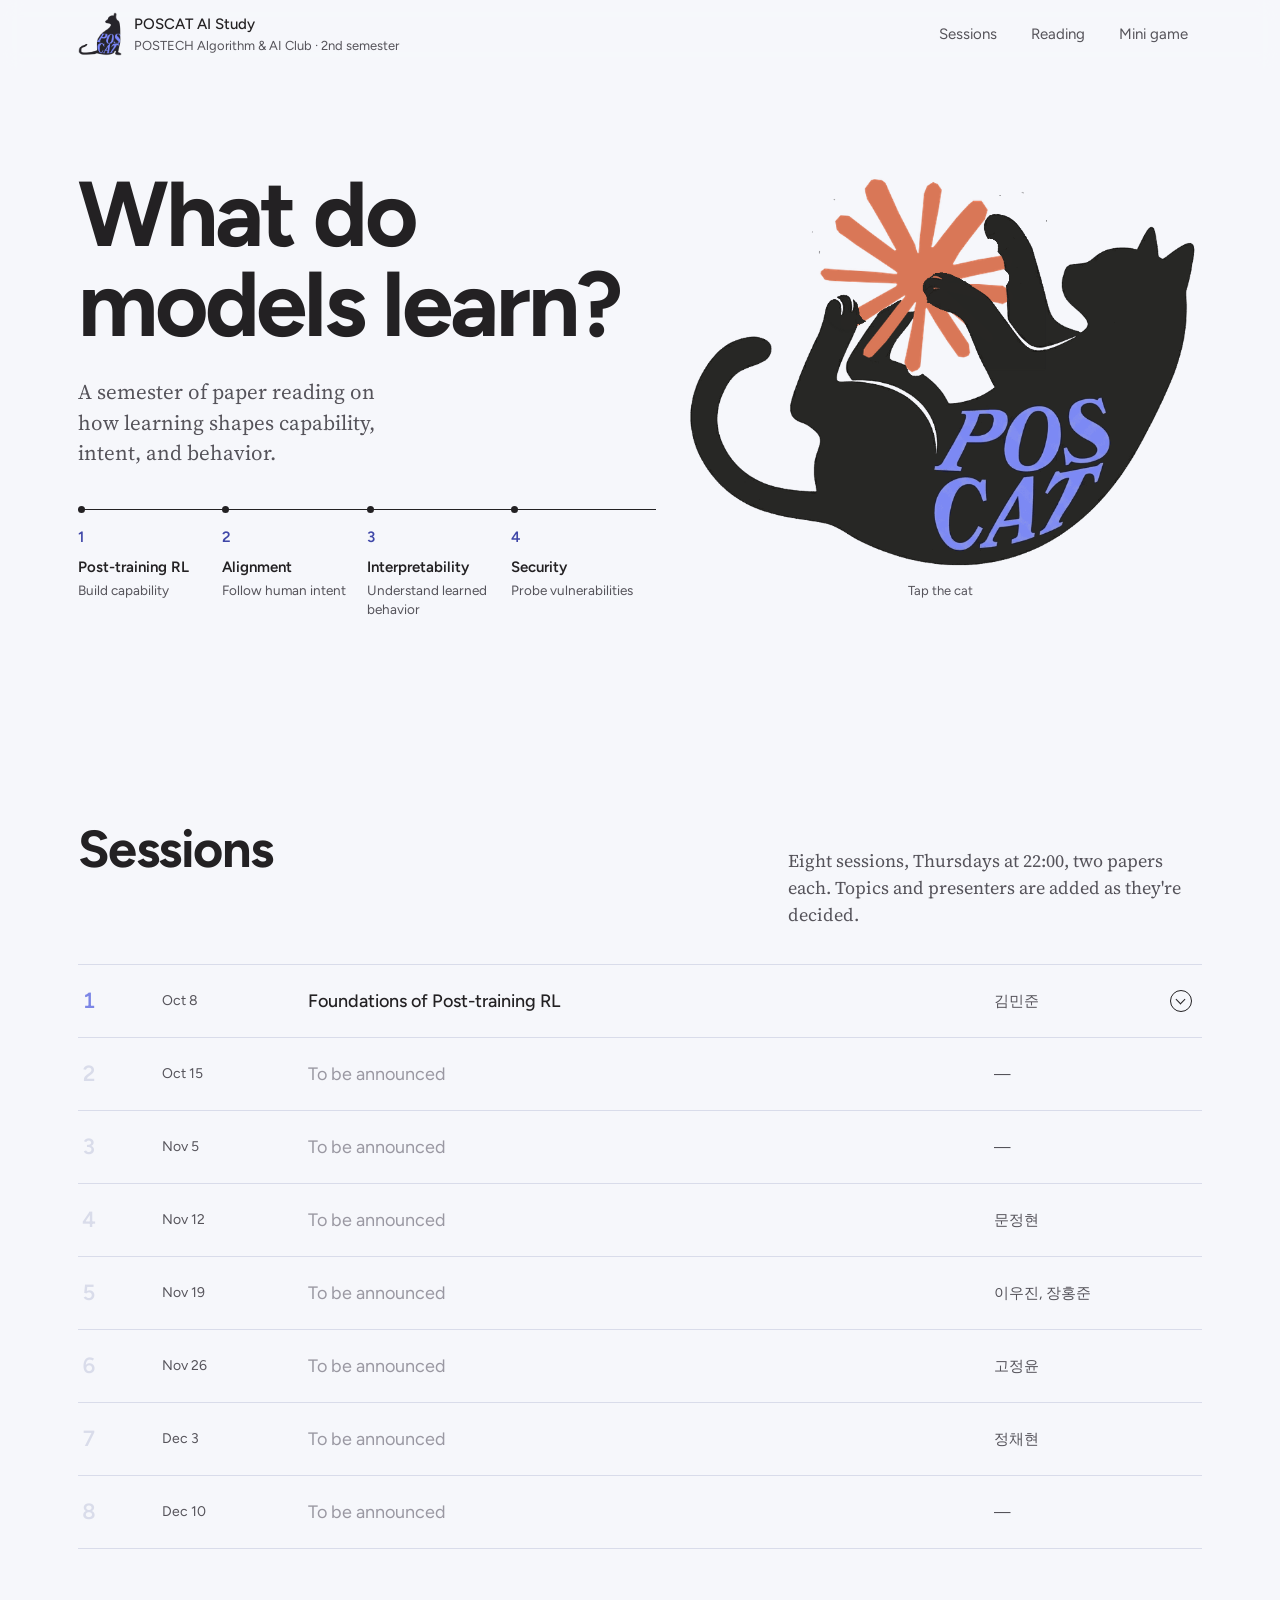
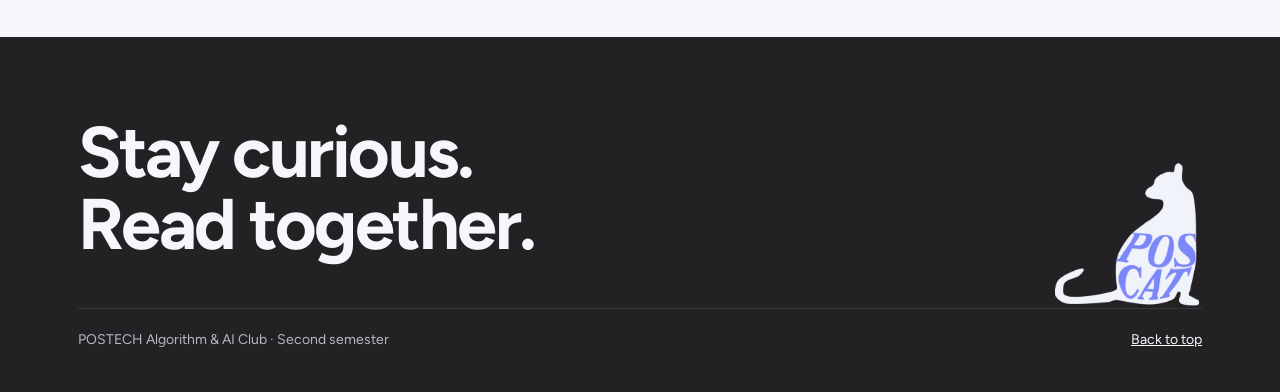
==== commit bbf3d69e: "Rename session 1 to "Foundations of Post-training RL" Co-Authored-By: Claude Opus 5.5 <noreply@anthr" ====
--- a/index.html
+++ b/index.html
@@ -80,7 +80,7 @@
    Optional per session: who, abstract, slides [{ title, href, src }] (files in assets/slides/),
    papers [{ title, href, src }]. */
 const SESSIONS = [
-  { date: "Oct 8", title: "Post-training RL 1부: REINFORCE에서 PPO까지", who: "김민준",
+  { date: "Oct 8", title: "Foundations of Post-training RL", who: "김민준",
     abstract: "사전학습된 LLM을 강화학습으로 후속학습하는 데 쓰이는 policy gradient 알고리즘의 흐름을 정리합니다. MDP와 Bellman 방정식을 기초로, 샘플만으로 gradient를 추정하는 REINFORCE에서 출발해 baseline과 advantage로 분산을 줄인 A2C, KL 제약으로 업데이트 크기를 제한한 TRPO, 그리고 clip과 GAE로 이를 간단하게 근사한 PPO까지 각 알고리즘이 앞 단계의 어떤 문제를 해결했는지 따라갑니다. 모든 유도는 발표 안에서 정의한 기호만으로 처음부터 끝까지 따라갈 수 있도록 self-contained한 수학 표기로 정리했습니다. 마지막으로 이 알고리즘들이 LLM에서 어떻게 쓰이는지 RLHF와 RLVR을 통해 간단히 소개하고, 자세한 내용은 2부에서 이어갑니다.",
     slides: [
       { title: "Intro", href: "assets/slides/2026-10-08-intro.pdf", src: "PDF · 13 slides" },
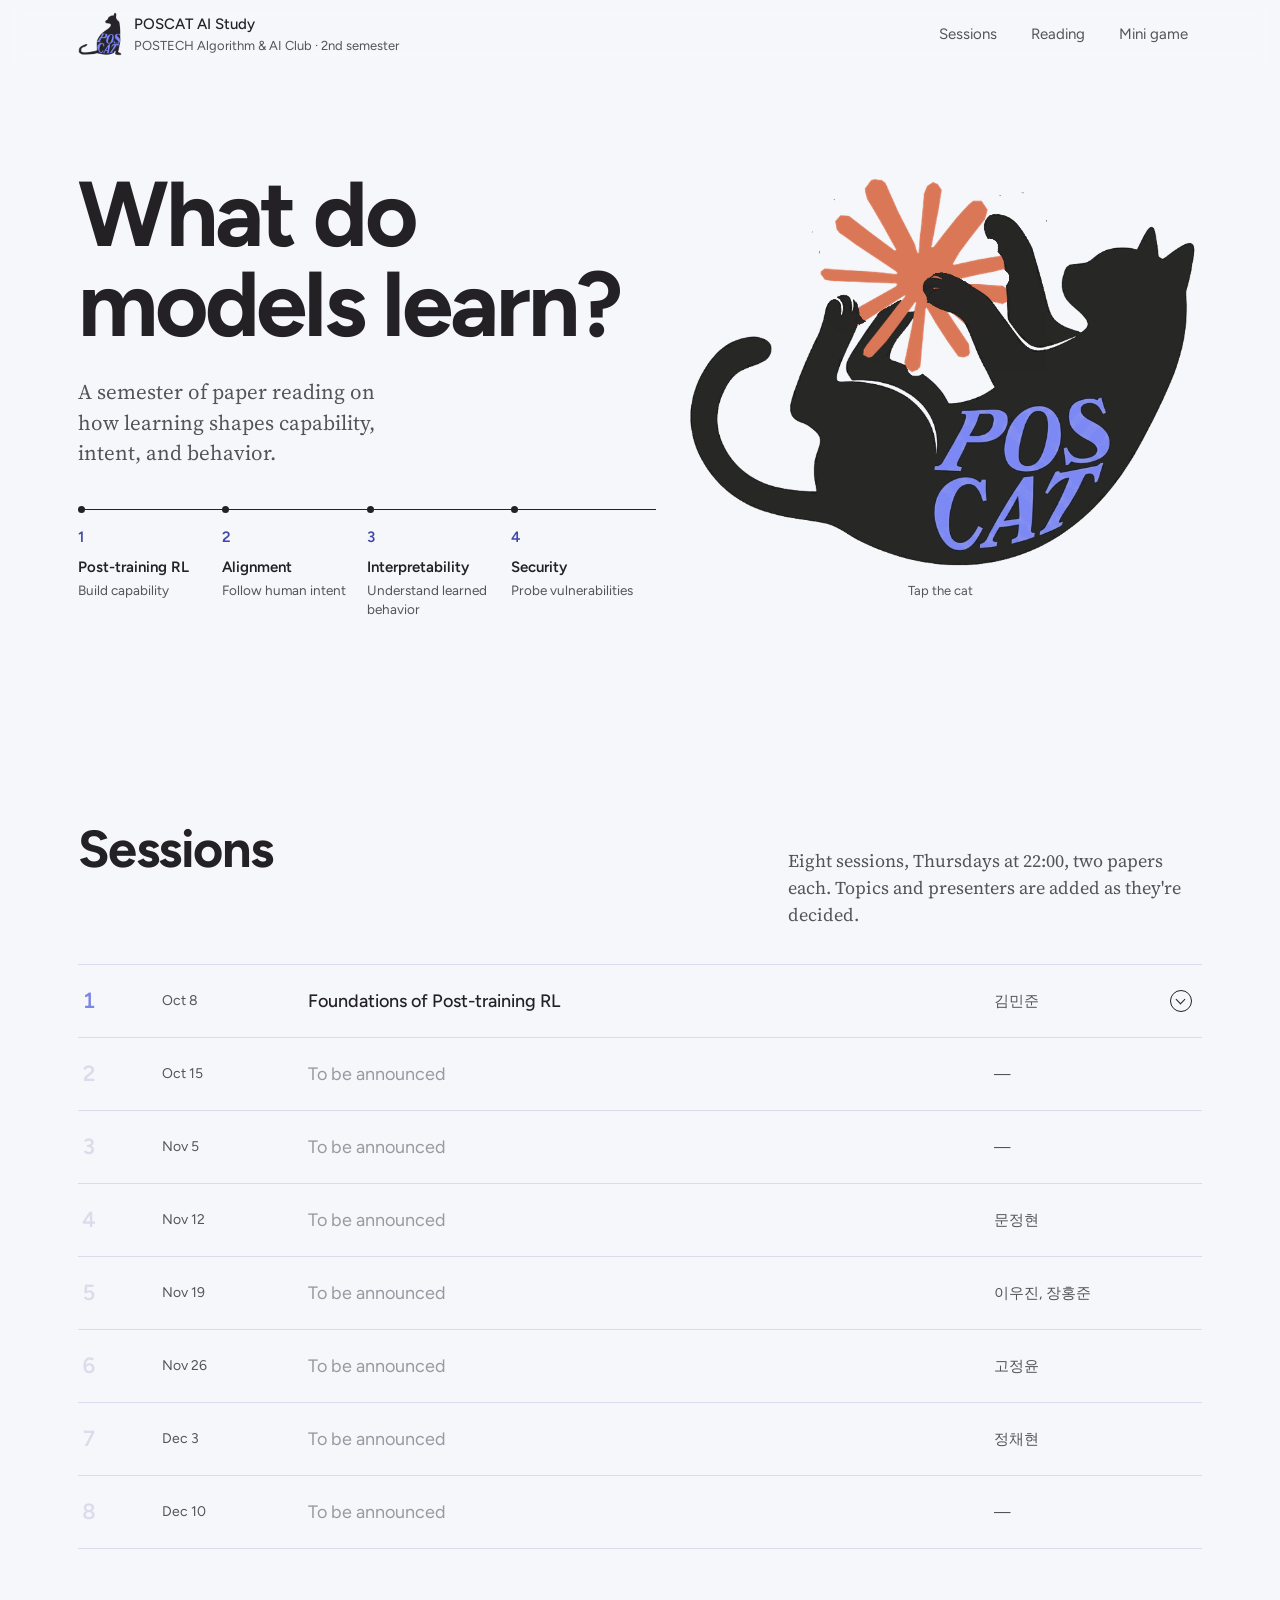
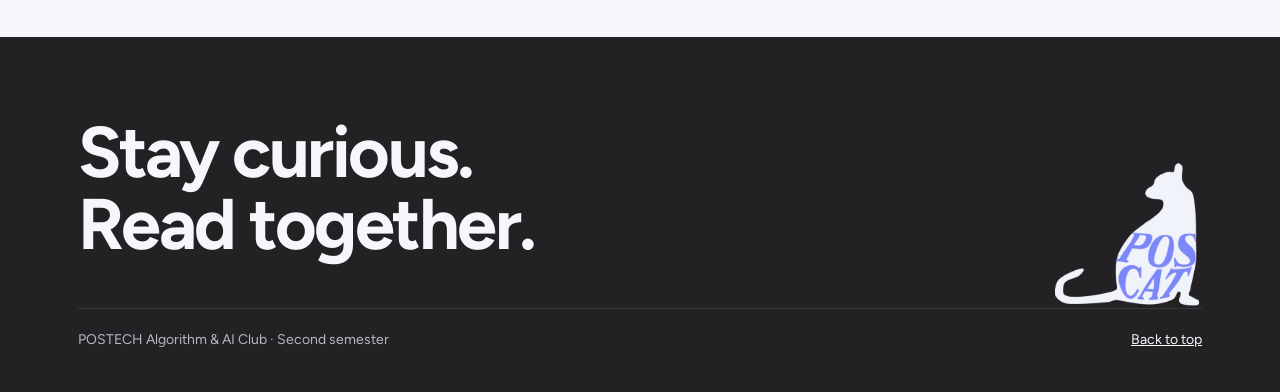
==== commit 0bc4e7d1: "Lighten the hero while it scrolls away - Pause the cat's animation while the hero blurs, so the blur" ====
--- a/index.html
+++ b/index.html
@@ -130,12 +130,17 @@
 let ticking = false;
 function fadeHero() {
   ticking = false;
-  if (still.matches) { hero.style.cssText = ''; return; }
+  if (still.matches) { hero.style.cssText = ''; hero.className = 'wrap'; return; }
   const p = Math.min(Math.max(scrollY / (hero.offsetHeight * 0.7), 0), 1);
   const e = p * p * (3 - 2 * p);
-  hero.style.opacity = 1 - e;
-  hero.style.filter = e ? `blur(${e * 10}px)` : '';
-  hero.style.transform = e ? `translateY(${e * -40}px) scale(${1 - e * 0.04})` : '';
+  const gone = e > 0.995;
+  // while fading: own layer, cat paused (blurring a moving picture costs a lot);
+  // once gone: not painted at all
+  hero.classList.toggle('fading', e > 0 && !gone);
+  hero.classList.toggle('gone', gone);
+  hero.style.opacity = gone ? '' : 1 - e;
+  hero.style.filter = e && !gone ? `blur(${(e * 10).toFixed(1)}px)` : '';
+  hero.style.transform = e && !gone ? `translateY(${e * -40}px) scale(${1 - e * 0.04})` : '';
   hero.style.pointerEvents = p > 0.9 ? 'none' : '';
 }
 addEventListener('scroll', () => { if (!ticking) { ticking = true; requestAnimationFrame(fadeHero); } }, { passive: true });
--- a/assets/style.css
+++ b/assets/style.css
@@ -33,7 +33,10 @@
 
 /* hero */
 .hero .wrap{display:grid;grid-template-columns:1.05fr .95fr;gap:24px;align-items:center;min-height:min(74vh,680px);padding-top:24px;padding-bottom:40px}
-.hero .wrap{transform-origin:50% 0;will-change:opacity,filter,transform}
+.hero .wrap{transform-origin:50% 0}
+.hero .wrap.fading{will-change:opacity,filter,transform}
+.hero .wrap.fading :is(.rock,.star,.arcs),.hero .wrap.gone :is(.rock,.star,.arcs){animation-play-state:paused}
+.hero .wrap.gone{visibility:hidden}
 .hero h1{font:700 clamp(52px,7.2vw,92px)/.98 var(--sans);letter-spacing:-.035em;margin:0 0 28px}
 .hero p.lede{font:400 21px/1.45 var(--serif);color:var(--ink-2);max-width:34ch;margin:0 0 40px}
 .path{list-style:none;margin:0;padding:0;display:grid;grid-template-columns:repeat(4,1fr);border-top:1px solid var(--ink)}
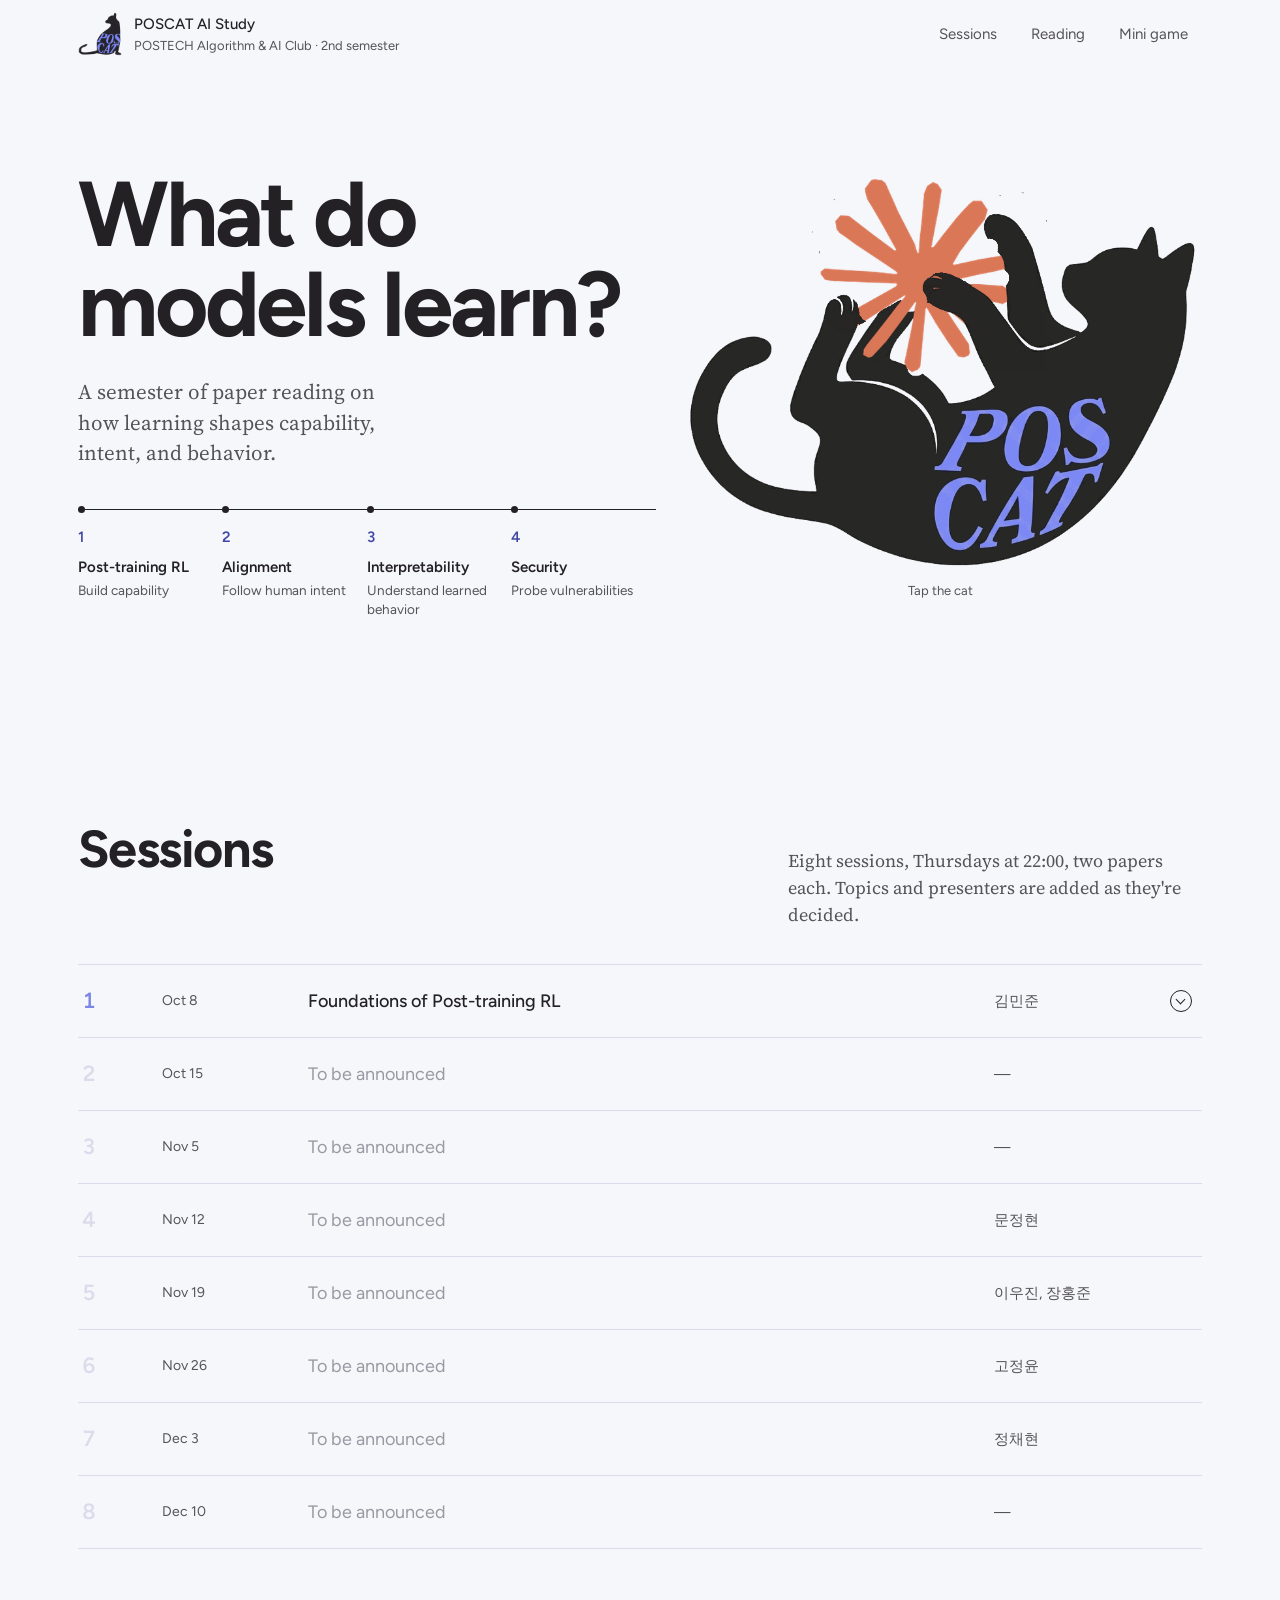
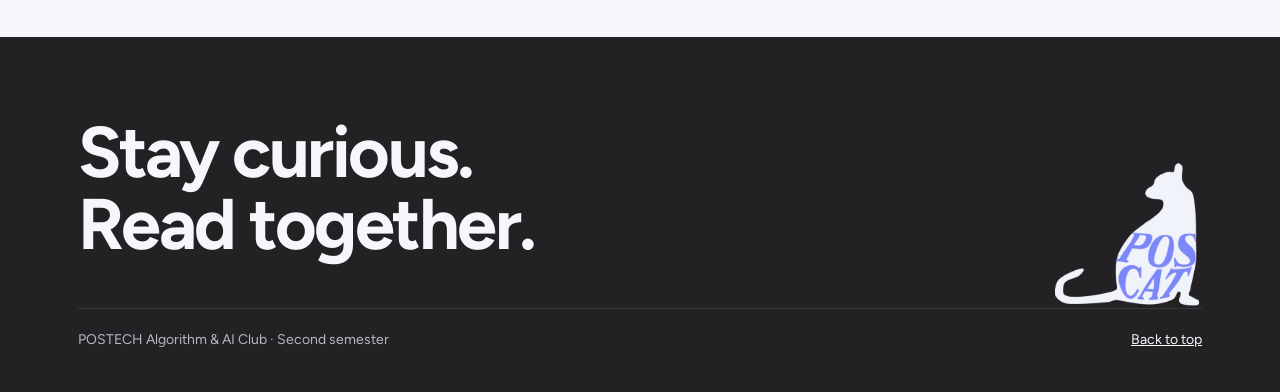
==== commit 2dfa10c9: "Drop live blur effects that made scrolling heavy - Header: near-opaque background instead of backdro" ====
--- a/index.html
+++ b/index.html
@@ -124,7 +124,7 @@
 const header = document.getElementById('masthead');
 addEventListener('scroll', () => header.classList.toggle('scrolled', scrollY > 8), { passive: true });
 
-/* Hero blurs and fades out as it scrolls away, and back in on the way up. */
+/* Hero fades out as it scrolls away, and back in on the way up. */
 const hero = document.querySelector('.hero .wrap');
 const still = matchMedia('(prefers-reduced-motion: reduce)');
 let ticking = false;
@@ -134,12 +134,10 @@
   const p = Math.min(Math.max(scrollY / (hero.offsetHeight * 0.7), 0), 1);
   const e = p * p * (3 - 2 * p);
   const gone = e > 0.995;
-  // while fading: own layer, cat paused (blurring a moving picture costs a lot);
-  // once gone: not painted at all
+  // while fading: own layer, cat paused; once gone: not painted at all
   hero.classList.toggle('fading', e > 0 && !gone);
   hero.classList.toggle('gone', gone);
   hero.style.opacity = gone ? '' : 1 - e;
-  hero.style.filter = e && !gone ? `blur(${(e * 10).toFixed(1)}px)` : '';
   hero.style.transform = e && !gone ? `translateY(${e * -40}px) scale(${1 - e * 0.04})` : '';
   hero.style.pointerEvents = p > 0.9 ? 'none' : '';
 }
--- a/assets/style.css
+++ b/assets/style.css
@@ -19,7 +19,7 @@
 .wrap{max-width:var(--wrap);margin:0 auto;padding:0 28px}
 
 /* header */
-.top{position:sticky;top:0;z-index:10;background:color-mix(in srgb,var(--paper) 88%,transparent);backdrop-filter:blur(10px);border-bottom:1px solid transparent;transition:border-color .2s}
+.top{position:sticky;top:0;z-index:10;background:color-mix(in srgb,var(--paper) 96%,transparent);border-bottom:1px solid transparent;transition:border-color .2s}
 .top.scrolled{border-bottom-color:var(--rule)}
 .top .wrap{display:flex;align-items:center;justify-content:space-between;height:68px}
 .brand{display:flex;align-items:center;gap:12px;text-decoration:none;color:var(--ink)}
@@ -34,7 +34,7 @@
 /* hero */
 .hero .wrap{display:grid;grid-template-columns:1.05fr .95fr;gap:24px;align-items:center;min-height:min(74vh,680px);padding-top:24px;padding-bottom:40px}
 .hero .wrap{transform-origin:50% 0}
-.hero .wrap.fading{will-change:opacity,filter,transform}
+.hero .wrap.fading{will-change:opacity,transform}
 .hero .wrap.fading :is(.rock,.star,.arcs),.hero .wrap.gone :is(.rock,.star,.arcs){animation-play-state:paused}
 .hero .wrap.gone{visibility:hidden}
 .hero h1{font:700 clamp(52px,7.2vw,92px)/.98 var(--sans);letter-spacing:-.035em;margin:0 0 28px}
